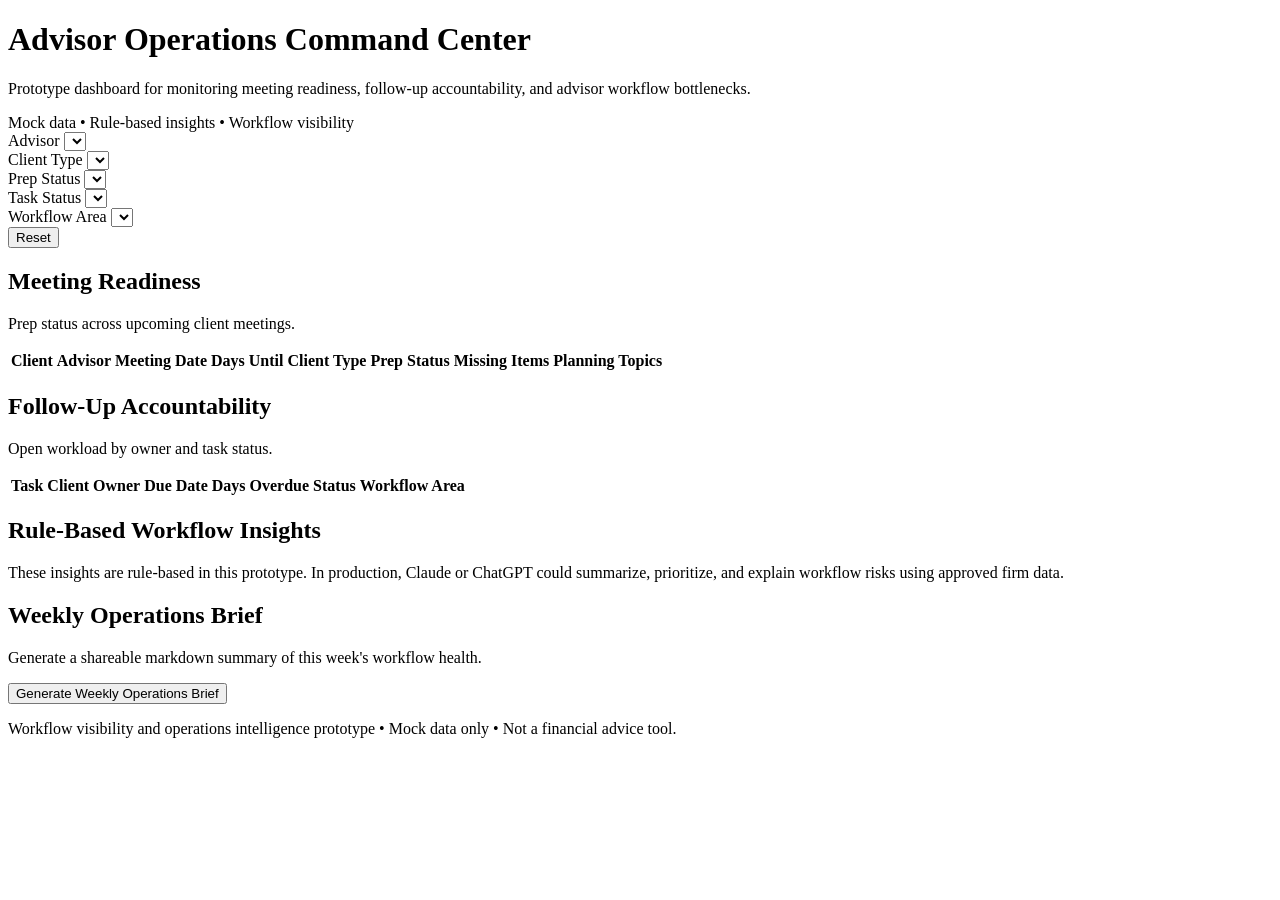
==== advisor-command-center.html @ e4ed243e "Add files via upload advisor operations command center upload" ====
<!DOCTYPE html>
<html lang="en">
  <head>
    <meta charset="UTF-8" />
    <meta name="viewport" content="width=device-width, initial-scale=1.0" />
    <title>Advisor Operations Command Center</title>
    <link rel="stylesheet" href="styles.css" />
  </head>
  <body>
    <!-- ============ Header ============ -->
    <header class="site-header">
      <div class="header-inner">
        <h1>Advisor Operations Command Center</h1>
        <p class="subtitle">
          Prototype dashboard for monitoring meeting readiness, follow-up
          accountability, and advisor workflow bottlenecks.
        </p>
        <span class="header-label">Mock data • Rule-based insights • Workflow visibility</span>
      </div>
    </header>

    <main class="dashboard">
      <!-- ============ Filter bar ============ -->
      <section class="filter-bar" aria-label="Filters">
        <div class="filter">
          <label for="filter-advisor">Advisor</label>
          <select id="filter-advisor"></select>
        </div>
        <div class="filter">
          <label for="filter-client-type">Client Type</label>
          <select id="filter-client-type"></select>
        </div>
        <div class="filter">
          <label for="filter-prep-status">Prep Status</label>
          <select id="filter-prep-status"></select>
        </div>
        <div class="filter">
          <label for="filter-task-status">Task Status</label>
          <select id="filter-task-status"></select>
        </div>
        <div class="filter">
          <label for="filter-workflow-area">Workflow Area</label>
          <select id="filter-workflow-area"></select>
        </div>
        <button id="reset-filters" class="btn btn-ghost" type="button">Reset</button>
      </section>

      <!-- ============ KPI cards ============ -->
      <section class="kpi-grid" id="kpi-grid" aria-label="Key metrics"></section>

      <!-- ============ Meeting Readiness ============ -->
      <section class="panel">
        <div class="panel-header">
          <h2>Meeting Readiness</h2>
          <p class="panel-note">Prep status across upcoming client meetings.</p>
        </div>
        <div class="chart" id="meeting-chart" aria-label="Meeting prep status chart"></div>
        <div class="table-wrap">
          <table id="meetings-table">
            <thead>
              <tr>
                <th>Client</th>
                <th>Advisor</th>
                <th>Meeting Date</th>
                <th>Days Until</th>
                <th>Client Type</th>
                <th>Prep Status</th>
                <th>Missing Items</th>
                <th>Planning Topics</th>
              </tr>
            </thead>
            <tbody id="meetings-body"></tbody>
          </table>
        </div>
      </section>

      <!-- ============ Follow-Up Accountability ============ -->
      <section class="panel">
        <div class="panel-header">
          <h2>Follow-Up Accountability</h2>
          <p class="panel-note">Open workload by owner and task status.</p>
        </div>
        <div class="chart" id="task-chart" aria-label="Owner workload chart"></div>
        <div class="table-wrap">
          <table id="tasks-table">
            <thead>
              <tr>
                <th>Task</th>
                <th>Client</th>
                <th>Owner</th>
                <th>Due Date</th>
                <th>Days Overdue</th>
                <th>Status</th>
                <th>Workflow Area</th>
              </tr>
            </thead>
            <tbody id="tasks-body"></tbody>
          </table>
        </div>
      </section>

      <!-- ============ Rule-Based Workflow Insights ============ -->
      <section class="panel">
        <div class="panel-header">
          <h2>Rule-Based Workflow Insights</h2>
          <p class="panel-note">
            These insights are rule-based in this prototype. In production, Claude
            or ChatGPT could summarize, prioritize, and explain workflow risks using
            approved firm data.
          </p>
        </div>
        <ul class="attention-list" id="attention-list"></ul>
      </section>

      <!-- ============ Weekly Operations Brief ============ -->
      <section class="panel">
        <div class="panel-header">
          <h2>Weekly Operations Brief</h2>
          <p class="panel-note">
            Generate a shareable markdown summary of this week's workflow health.
          </p>
        </div>
        <div class="brief-actions">
          <button id="generate-brief" class="btn btn-primary" type="button">
            Generate Weekly Operations Brief
          </button>
        </div>
        <div class="brief-panel" id="brief-panel" hidden></div>
      </section>
    </main>

    <footer class="site-footer">
      <p>
        Workflow visibility and operations intelligence prototype • Mock data only •
        Not a financial advice tool.
      </p>
    </footer>

    <script src="data.js"></script>
    <script src="script.js"></script>
  </body>
</html>
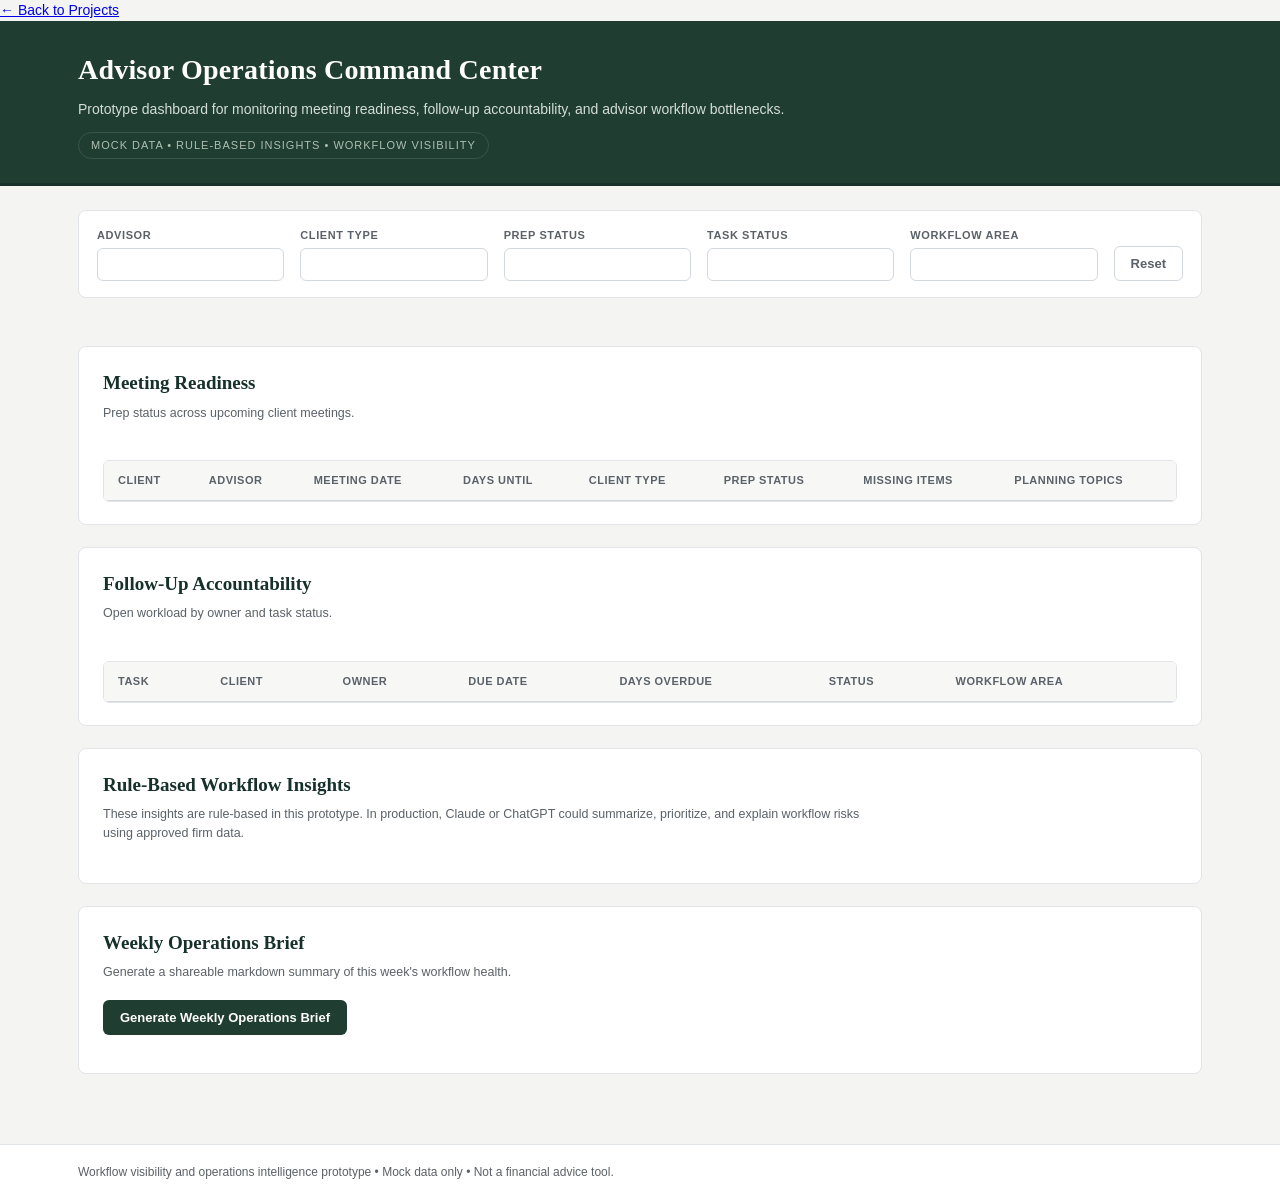
==== commit 1a4e22c1: "Update advisor-command-center.html" ====
--- a/advisor-command-center.html
+++ b/advisor-command-center.html
@@ -4,9 +4,10 @@
     <meta charset="UTF-8" />
     <meta name="viewport" content="width=device-width, initial-scale=1.0" />
     <title>Advisor Operations Command Center</title>
-    <link rel="stylesheet" href="styles.css" />
+    <link rel="stylesheet" href="acc-styles.css" />
   </head>
   <body>
+    <a class="back-link" href="index.html">← Back to Projects</a>
     <!-- ============ Header ============ -->
     <header class="site-header">
       <div class="header-inner">
@@ -136,7 +137,7 @@
       </p>
     </footer>
 
-    <script src="data.js"></script>
-    <script src="script.js"></script>
+    <script src="acc-data.js"></script>
+    <script src="acc-script.js"></script>
   </body>
 </html>
--- a/acc-styles.css
+++ b/acc-styles.css
@@ -0,0 +1,762 @@
+/* ============================================================
+   styles.css
+   Advisor Operations Command Center
+   Palette: deep forest green, charcoal, white / light gray.
+   Typography: serif headings, clean sans-serif body.
+   ============================================================ */
+
+:root {
+  --forest: #1f3d31;
+  --forest-deep: #16302612;
+  --forest-dark: #16302a;
+  --charcoal: #2b2f33;
+  --gray-text: #5b6168;
+  --line: #e2e5e8;
+  --line-strong: #d3d8dc;
+  --bg: #f4f5f3;
+  --card: #ffffff;
+
+  /* Status colors (muted, professional) */
+  --green: #2f6b4f;
+  --green-soft: #e4efe8;
+  --gold: #9a7b1f;
+  --gold-soft: #f6efd8;
+  --red: #a23b32;
+  --red-soft: #f6e3e1;
+  --blue: #4a5b6e;
+  --blue-soft: #e7ecf1;
+
+  --serif: Georgia, "Times New Roman", Times, serif;
+  --sans: -apple-system, BlinkMacSystemFont, "Segoe UI", Roboto, Helvetica, Arial,
+    sans-serif;
+}
+
+* {
+  box-sizing: border-box;
+}
+
+body {
+  margin: 0;
+  background: var(--bg);
+  color: var(--charcoal);
+  font-family: var(--sans);
+  font-size: 14px;
+  line-height: 1.5;
+}
+
+h1,
+h2,
+h3 {
+  font-family: var(--serif);
+  font-weight: 600;
+  color: var(--forest-dark);
+  margin: 0;
+}
+
+/* ------------------ Header ------------------ */
+.site-header {
+  background: var(--forest);
+  color: #f3f6f3;
+  border-bottom: 3px solid var(--forest-dark);
+}
+
+.header-inner {
+  max-width: 1180px;
+  margin: 0 auto;
+  padding: 28px 28px 24px;
+}
+
+.site-header h1 {
+  color: #ffffff;
+  font-size: 28px;
+  letter-spacing: 0.2px;
+}
+
+.subtitle {
+  margin: 8px 0 12px;
+  max-width: 720px;
+  color: #d4ded6;
+  font-size: 14px;
+}
+
+.header-label {
+  display: inline-block;
+  font-size: 11px;
+  letter-spacing: 1px;
+  text-transform: uppercase;
+  color: #aebfb2;
+  border: 1px solid #3a564a;
+  border-radius: 999px;
+  padding: 4px 12px;
+}
+
+/* ------------------ Layout ------------------ */
+.dashboard {
+  max-width: 1180px;
+  margin: 0 auto;
+  padding: 24px 28px 48px;
+}
+
+/* ------------------ Filter bar ------------------ */
+.filter-bar {
+  display: flex;
+  flex-wrap: wrap;
+  align-items: flex-end;
+  gap: 16px;
+  background: var(--card);
+  border: 1px solid var(--line);
+  border-radius: 8px;
+  padding: 16px 18px;
+  margin-bottom: 22px;
+}
+
+.filter {
+  display: flex;
+  flex-direction: column;
+  gap: 5px;
+  min-width: 150px;
+  flex: 1 1 150px;
+}
+
+.filter label {
+  font-size: 11px;
+  text-transform: uppercase;
+  letter-spacing: 0.6px;
+  color: var(--gray-text);
+  font-weight: 600;
+}
+
+.filter select {
+  appearance: none;
+  background: #fff;
+  border: 1px solid var(--line-strong);
+  border-radius: 6px;
+  padding: 8px 10px;
+  font-size: 13px;
+  color: var(--charcoal);
+  cursor: pointer;
+}
+
+.filter select:focus {
+  outline: none;
+  border-color: var(--forest);
+  box-shadow: 0 0 0 2px var(--forest-deep);
+}
+
+/* ------------------ Buttons ------------------ */
+.btn {
+  font-family: var(--sans);
+  font-size: 13px;
+  font-weight: 600;
+  border-radius: 6px;
+  padding: 9px 16px;
+  cursor: pointer;
+  border: 1px solid transparent;
+  transition: background 0.15s ease, border-color 0.15s ease;
+}
+
+.btn-primary {
+  background: var(--forest);
+  color: #fff;
+}
+.btn-primary:hover {
+  background: var(--forest-dark);
+}
+
+.btn-secondary {
+  background: #fff;
+  color: var(--forest);
+  border-color: var(--forest);
+}
+.btn-secondary:hover {
+  background: var(--green-soft);
+}
+
+.btn-ghost {
+  background: transparent;
+  color: var(--gray-text);
+  border-color: var(--line-strong);
+  align-self: flex-end;
+}
+.btn-ghost:hover {
+  background: #eef0ee;
+}
+
+/* ------------------ KPI cards ------------------ */
+.kpi-grid {
+  display: grid;
+  grid-template-columns: repeat(5, 1fr);
+  gap: 16px;
+  margin-bottom: 26px;
+}
+
+.kpi-card {
+  background: var(--card);
+  border: 1px solid var(--line);
+  border-top: 3px solid var(--forest);
+  border-radius: 8px;
+  padding: 16px 18px;
+}
+
+.kpi-card.alert {
+  border-top-color: var(--red);
+}
+
+.kpi-label {
+  font-size: 11px;
+  text-transform: uppercase;
+  letter-spacing: 0.7px;
+  color: var(--gray-text);
+  font-weight: 600;
+}
+
+.kpi-value {
+  font-family: var(--serif);
+  font-size: 34px;
+  line-height: 1.1;
+  margin-top: 8px;
+  color: var(--forest-dark);
+}
+
+.kpi-card.alert .kpi-value {
+  color: var(--red);
+}
+
+.kpi-sub {
+  font-size: 11px;
+  color: var(--gray-text);
+  margin-top: 4px;
+}
+
+/* ------------------ Panels ------------------ */
+.panel {
+  background: var(--card);
+  border: 1px solid var(--line);
+  border-radius: 8px;
+  padding: 22px 24px;
+  margin-bottom: 22px;
+}
+
+.panel-header {
+  margin-bottom: 18px;
+}
+
+.panel-header h2 {
+  font-size: 19px;
+}
+
+.panel-note {
+  margin: 6px 0 0;
+  color: var(--gray-text);
+  font-size: 12.5px;
+  max-width: 760px;
+}
+
+/* ------------------ Charts (CSS bars) ------------------ */
+.chart {
+  display: flex;
+  flex-direction: column;
+  gap: 10px;
+  margin-bottom: 20px;
+}
+
+.chart-row {
+  display: grid;
+  grid-template-columns: 180px 1fr 44px;
+  align-items: center;
+  gap: 12px;
+}
+
+.chart-row .chart-name {
+  font-size: 12.5px;
+  color: var(--charcoal);
+  white-space: nowrap;
+  overflow: hidden;
+  text-overflow: ellipsis;
+}
+
+.chart-track {
+  background: #eef0ee;
+  border-radius: 4px;
+  height: 16px;
+  overflow: hidden;
+}
+
+.chart-fill {
+  height: 100%;
+  border-radius: 4px;
+  background: var(--forest);
+  min-width: 2px;
+}
+
+.chart-fill.ready {
+  background: var(--green);
+}
+.chart-fill.review {
+  background: var(--gold);
+}
+.chart-fill.risk {
+  background: var(--red);
+}
+
+.chart-value {
+  font-size: 12.5px;
+  color: var(--gray-text);
+  text-align: right;
+}
+
+/* ------------------ Tables ------------------ */
+.table-wrap {
+  overflow-x: auto;
+  border: 1px solid var(--line);
+  border-radius: 6px;
+}
+
+table {
+  width: 100%;
+  border-collapse: collapse;
+  font-size: 13px;
+}
+
+thead th {
+  background: #f7f8f6;
+  text-align: left;
+  font-size: 11px;
+  text-transform: uppercase;
+  letter-spacing: 0.5px;
+  color: var(--gray-text);
+  font-weight: 700;
+  padding: 11px 14px;
+  border-bottom: 1px solid var(--line-strong);
+  white-space: nowrap;
+}
+
+tbody td {
+  padding: 11px 14px;
+  border-bottom: 1px solid var(--line);
+  vertical-align: top;
+  color: var(--charcoal);
+}
+
+tbody tr:last-child td {
+  border-bottom: none;
+}
+
+tbody tr:hover {
+  background: #fafbfa;
+}
+
+td.client-name {
+  font-weight: 600;
+  color: var(--forest-dark);
+  white-space: nowrap;
+}
+
+td.muted {
+  color: var(--gray-text);
+}
+
+.topic-tags {
+  display: flex;
+  flex-wrap: wrap;
+  gap: 4px;
+}
+
+.topic-tag {
+  font-size: 11px;
+  background: #f1f3f1;
+  border: 1px solid var(--line);
+  color: var(--charcoal);
+  border-radius: 4px;
+  padding: 2px 7px;
+  white-space: nowrap;
+}
+
+/* ------------------ Status pills ------------------ */
+.pill {
+  display: inline-block;
+  font-size: 11px;
+  font-weight: 700;
+  letter-spacing: 0.3px;
+  border-radius: 999px;
+  padding: 3px 11px;
+  white-space: nowrap;
+}
+
+.pill-green {
+  background: var(--green-soft);
+  color: var(--green);
+}
+.pill-gold {
+  background: var(--gold-soft);
+  color: var(--gold);
+}
+.pill-red {
+  background: var(--red-soft);
+  color: var(--red);
+}
+.pill-blue {
+  background: var(--blue-soft);
+  color: var(--blue);
+}
+
+/* ------------------ Attention items ------------------ */
+.attention-list {
+  list-style: none;
+  margin: 0;
+  padding: 0;
+  display: flex;
+  flex-direction: column;
+  gap: 10px;
+}
+
+.attention-list li {
+  display: flex;
+  gap: 10px;
+  align-items: flex-start;
+  background: #fbfbf9;
+  border: 1px solid var(--line);
+  border-left: 3px solid var(--forest);
+  border-radius: 6px;
+  padding: 11px 14px;
+  font-size: 13px;
+}
+
+.attention-list li.sev-high {
+  border-left-color: var(--red);
+}
+.attention-list li.sev-medium {
+  border-left-color: var(--gold);
+}
+
+.attention-icon {
+  font-size: 12px;
+  font-weight: 700;
+  color: var(--gray-text);
+  margin-top: 1px;
+}
+
+/* ------------------ Brief ------------------ */
+.brief-actions {
+  display: flex;
+  gap: 12px;
+  flex-wrap: wrap;
+  margin-bottom: 16px;
+}
+
+.brief-panel {
+  background: #fbfbf9;
+  border: 1px solid var(--line);
+  border-radius: 8px;
+  overflow: hidden;
+}
+
+/* Brief rendered as a polished document */
+.brief-doc {
+  background: #fff;
+}
+
+.brief-masthead {
+  display: flex;
+  align-items: center;
+  justify-content: space-between;
+  gap: 16px;
+  background: var(--forest);
+  color: #fff;
+  padding: 18px 24px;
+  border-bottom: 3px solid var(--forest-dark);
+}
+
+.brief-title {
+  color: #fff;
+  font-size: 20px;
+}
+
+.brief-date {
+  margin: 4px 0 0;
+  font-size: 12px;
+  color: #c5d3c9;
+}
+
+.brief-tag {
+  font-size: 10.5px;
+  letter-spacing: 1px;
+  text-transform: uppercase;
+  color: #cdd9d0;
+  border: 1px solid #3a564a;
+  border-radius: 999px;
+  padding: 4px 12px;
+  white-space: nowrap;
+}
+
+.brief-stats {
+  display: grid;
+  grid-template-columns: repeat(5, 1fr);
+}
+
+.brief-stat {
+  background: #fff;
+  padding: 14px 16px;
+  display: flex;
+  flex-direction: column;
+  gap: 3px;
+  border-right: 1px solid var(--line);
+  border-bottom: 1px solid var(--line);
+}
+
+.brief-stat:last-child {
+  border-right: none;
+}
+
+.brief-stat-value {
+  font-family: var(--serif);
+  font-size: 24px;
+  color: var(--forest-dark);
+}
+
+.brief-stat.good .brief-stat-value {
+  color: var(--green);
+}
+.brief-stat.bad .brief-stat-value {
+  color: var(--red);
+}
+
+.brief-stat-label {
+  font-size: 10.5px;
+  text-transform: uppercase;
+  letter-spacing: 0.6px;
+  color: var(--gray-text);
+  font-weight: 600;
+}
+
+.brief-section {
+  padding: 16px 24px;
+  border-bottom: 1px solid var(--line);
+}
+
+.brief-section.last {
+  border-bottom: none;
+}
+
+.brief-section h4 {
+  font-family: var(--serif);
+  font-size: 15px;
+  color: var(--forest-dark);
+  margin: 0 0 10px;
+  padding-left: 10px;
+  border-left: 3px solid var(--forest);
+}
+
+.brief-list {
+  list-style: none;
+  margin: 0;
+  padding: 0;
+  display: flex;
+  flex-direction: column;
+  gap: 8px;
+}
+
+.brief-list li {
+  display: flex;
+  gap: 9px;
+  align-items: flex-start;
+  font-size: 13px;
+  line-height: 1.5;
+  color: var(--charcoal);
+}
+
+/* Plain summary/notes bullets get a marker dot */
+.brief-list.bullets > li::before {
+  content: "";
+  flex: 0 0 auto;
+  width: 5px;
+  height: 5px;
+  margin-top: 7px;
+  border-radius: 50%;
+  background: var(--forest);
+}
+
+.brief-list.muted li {
+  color: var(--gray-text);
+  font-size: 12.5px;
+}
+.brief-list.muted li::before {
+  background: var(--line-strong);
+}
+
+.brief-line {
+  flex: 1;
+}
+
+.brief-daybadge {
+  flex: 0 0 auto;
+  font-size: 11px;
+  font-weight: 700;
+  color: var(--red);
+  background: var(--red-soft);
+  border-radius: 4px;
+  padding: 2px 7px;
+  min-width: 34px;
+  text-align: center;
+}
+
+.brief-chip {
+  display: inline-block;
+  font-size: 10.5px;
+  font-weight: 600;
+  color: var(--gray-text);
+  background: #f1f3f1;
+  border: 1px solid var(--line);
+  border-radius: 4px;
+  padding: 1px 6px;
+  margin-left: 4px;
+}
+
+.brief-chip.warn {
+  color: var(--gold);
+  background: var(--gold-soft);
+  border-color: #ecdfb4;
+  margin-left: 8px;
+}
+
+.brief-numbered {
+  margin: 0;
+  padding-left: 20px;
+  display: flex;
+  flex-direction: column;
+  gap: 7px;
+  font-size: 13px;
+  color: var(--charcoal);
+}
+
+.brief-empty {
+  margin: 0;
+  font-size: 13px;
+  color: var(--gray-text);
+  font-style: italic;
+}
+
+/* Workload mini-chart inside the brief */
+.brief-workload {
+  display: flex;
+  flex-direction: column;
+  gap: 8px;
+}
+
+.brief-wl-row {
+  display: flex;
+  align-items: center;
+  gap: 10px;
+  font-size: 12.5px;
+}
+
+.brief-wl-name {
+  flex: 0 0 130px;
+  color: var(--charcoal);
+  white-space: nowrap;
+  overflow: hidden;
+  text-overflow: ellipsis;
+}
+
+.brief-wl-track {
+  flex: 1;
+  background: #eef0ee;
+  border-radius: 4px;
+  height: 14px;
+  overflow: hidden;
+}
+
+.brief-wl-fill {
+  display: block;
+  height: 100%;
+  background: var(--forest);
+  border-radius: 4px;
+  min-width: 2px;
+}
+
+.brief-wl-fill.over {
+  background: var(--gold);
+}
+
+.brief-wl-val {
+  flex: 0 0 auto;
+  color: var(--gray-text);
+  font-weight: 600;
+  min-width: 16px;
+}
+
+@media (max-width: 700px) {
+  .brief-stats {
+    grid-template-columns: repeat(2, 1fr);
+  }
+}
+
+/* ------------------ Empty state ------------------ */
+.empty-state {
+  text-align: center;
+  color: var(--gray-text);
+  padding: 28px 16px;
+  font-size: 13.5px;
+}
+
+.empty-row td {
+  text-align: center;
+  color: var(--gray-text);
+  padding: 26px 14px;
+  font-style: italic;
+}
+
+/* ------------------ Footer ------------------ */
+.site-footer {
+  border-top: 1px solid var(--line);
+  background: #fff;
+}
+
+.site-footer p {
+  max-width: 1180px;
+  margin: 0 auto;
+  padding: 18px 28px;
+  color: var(--gray-text);
+  font-size: 12px;
+}
+
+/* ------------------ Responsive ------------------ */
+@media (max-width: 980px) {
+  .kpi-grid {
+    grid-template-columns: repeat(2, 1fr);
+  }
+  .chart-row {
+    grid-template-columns: 130px 1fr 40px;
+  }
+}
+
+@media (max-width: 560px) {
+  .kpi-grid {
+    grid-template-columns: 1fr;
+  }
+  .header-inner,
+  .dashboard {
+    padding-left: 18px;
+    padding-right: 18px;
+  }
+      .back-link {
+     position: absolute;
+     top: 16px;
+     left: 16px;
+     z-index: 9999;
+     display: inline-block;
+     padding: 6px 10px;
+     border-radius: 999px;
+     background: #0f4f1f;
+     color: white;
+     font-family: Arial, sans-serif;
+     font-size: 11px;
+     font-weight: 700;
+     text-decoration: none;
+     box-shadow: 0 5px 12px rgba(31, 41, 51, 0.16);
+   }
+   
+   .back-link:hover {
+     background: #093814;
+   }
+}
